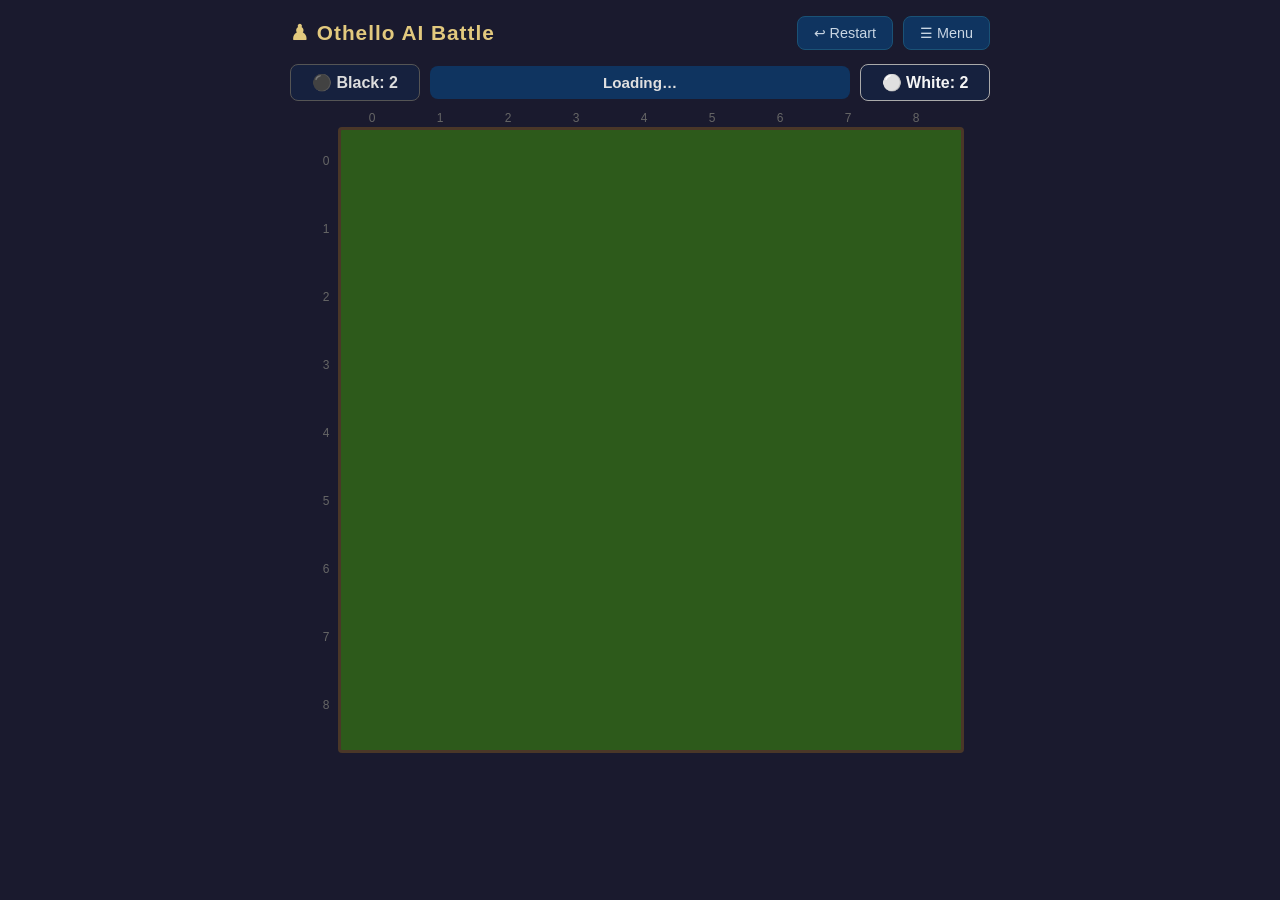
==== ui/templates/index.html @ 0b3aad36 "Added Game UI" ====
<!DOCTYPE html>
<html lang="en">
<head>
  <meta charset="UTF-8" />
  <meta name="viewport" content="width=device-width, initial-scale=1.0" />
  <title>Othello AI Battle – Game</title>
  <link rel="stylesheet" href="/static/style.css" />
</head>
<body class="game-body">

  <!-- ── TOP BAR ── -->
  <div class="top-bar">
    <h1 class="game-title-small">♟ Othello AI Battle</h1>
    <div class="top-actions">
      <button class="nav-btn" onclick="restartGame()">↩ Restart</button>
      <button class="nav-btn" onclick="window.location.href='/'">☰ Menu</button>
    </div>
  </div>

  <!-- ── STATUS PANEL ── -->
  <div class="status-panel">
    <div class="score-box black-score">
      ⚫ Black: <span id="score-black">2</span>
    </div>
    <div class="turn-indicator" id="turn-display">Loading…</div>
    <div class="score-box white-score">
      ⚪ White: <span id="score-white">2</span>
    </div>
  </div>

  <!-- ── WINNER BANNER (hidden until game ends) ── -->
  <div id="winner-banner" class="winner-banner hidden"></div>

  <!-- ── BOARD ── -->
  <div class="board-wrapper">
    <!-- Column labels -->
    <div class="board-labels-row">
      <div class="corner-spacer"></div>
      <div class="col-label">0</div><div class="col-label">1</div>
      <div class="col-label">2</div><div class="col-label">3</div>
      <div class="col-label">4</div><div class="col-label">5</div>
      <div class="col-label">6</div><div class="col-label">7</div>
      <div class="col-label">8</div>
    </div>

    <div class="board-main-row">
      <!-- Row labels -->
      <div class="row-labels">
        <div class="row-label">0</div><div class="row-label">1</div>
        <div class="row-label">2</div><div class="row-label">3</div>
        <div class="row-label">4</div><div class="row-label">5</div>
        <div class="row-label">6</div><div class="row-label">7</div>
        <div class="row-label">8</div>
      </div>

      <!-- The 9x9 board grid -->
      <div class="board" id="board"></div>
    </div>
  </div>

  <!-- ── MODE INDICATOR ── -->
  <div class="mode-tag" id="mode-tag"></div>

  <script>
    // ──────────────────────────────────────────────
    // Constants matching Python values
    const EMPTY = 0, BLACK = 1, WHITE = 2;

    // Game state
    let config = null;
    let isHumanTurn = false;
    let gameOver = false;
    let aiLoopTimeout = null;

    // ──────────────────────────────────────────────
    // Bootstrap: load current state from server
    fetchState();

    function fetchState() {
      fetch("/api/state")
        .then(r => r.json())
        .then(state => {
          if (state.error) {
            // No game started – redirect to menu
            window.location.href = "/";
            return;
          }
          config = state.config;
          updateUI(state);
          scheduleNextAction(state);
        })
        .catch(err => console.error("fetchState error:", err));
    }

    // ──────────────────────────────────────────────
    // Decide what to do next based on game state
    function scheduleNextAction(state) {
      if (state.game_over) {
        showWinner(state.winner);
        return;
      }

      const humanColor = config ? config.human_color : null;
      const mode = config ? config.mode : "ai_vs_ai";
      const delay = config ? config.delay * 1000 : 2000;

      // Determine if the current turn belongs to a human
      const humanIsPlaying = (mode !== "ai_vs_ai");
      const currentIsHuman = humanIsPlaying && (state.current_color === humanColor);

      if (currentIsHuman) {
        // Human's turn – wait for a board click
        isHumanTurn = true;
        setTurnDisplay("Your Turn", state.current_color);
      } else {
        // AI's turn – wait `delay` ms then fire the AI move
        isHumanTurn = false;
        clearTimeout(aiLoopTimeout);
        aiLoopTimeout = setTimeout(triggerAIMove, delay);
      }
    }

    // ──────────────────────────────────────────────
    // Ask the server to compute and apply one AI move
    function triggerAIMove() {
      fetch("/api/ai_move", { method: "POST" })
        .then(r => r.json())
        .then(state => {
          config = state.config;
          updateUI(state);
          scheduleNextAction(state);
        })
        .catch(err => console.error("AI move error:", err));
    }

    // ──────────────────────────────────────────────
    // Called when the human clicks a cell
    function humanClick(row, col) {
      if (!isHumanTurn || gameOver) return;

      fetch("/api/human_move", {
        method: "POST",
        headers: { "Content-Type": "application/json" },
        body: JSON.stringify({ row, col }),
      })
      .then(r => r.json())
      .then(state => {
        if (state.error) {
          // Invalid move – flash the cell
          flashInvalidCell(row, col);
          return;
        }
        config = state.config;
        isHumanTurn = false;
        updateUI(state);
        scheduleNextAction(state);
      })
      .catch(err => console.error("Human move error:", err));
    }

    // ──────────────────────────────────────────────
    // Render the board and scores from server state
    function updateUI(state) {
      gameOver = state.game_over;
      renderBoard(state.board, state.valid_moves, state.current_color, state.last_move, state.last_move_color);
      document.getElementById("score-black").textContent = state.scores.black;
      document.getElementById("score-white").textContent = state.scores.white;

      const mode = config ? config.mode : "ai_vs_ai";
      const humanColor = config ? config.human_color : null;
      const currentIsHuman = (mode !== "ai_vs_ai") && (state.current_color === humanColor);

      if (!state.game_over) {
        if (currentIsHuman) {
          setTurnDisplay("Your Turn ▼", state.current_color);
        } else {
          const label = state.current_color === BLACK ? "Black (AI2)" : "White (AI1)";
          setTurnDisplay(label + " thinking…", state.current_color);
        }
      }

      // Mode tag
      const modeNames = {
        ai_vs_ai: "AI1 vs AI2",
        human_vs_ai1: "Human vs AI1",
        human_vs_ai2: "Human vs AI2",
      };
      const el = document.getElementById("mode-tag");
      if (el && config) el.textContent = "Mode: " + (modeNames[config.mode] || config.mode);
    }

    function renderBoard(grid, validMoves, currentColor, lastMove, lastMoveColor) {
      const board = document.getElementById("board");
      board.innerHTML = "";

      const validSet = new Set(validMoves.map(([r, c]) => r + "," + c));
      const humanColor = config ? config.human_color : null;
      const mode = config ? config.mode : "ai_vs_ai";
      const currentIsHuman = (mode !== "ai_vs_ai") && (currentColor === humanColor);
      const lastKey = lastMove ? lastMove[0] + "," + lastMove[1] : null;

      for (let r = 0; r < 9; r++) {
        for (let c = 0; c < 9; c++) {
          const cell = document.createElement("div");
          cell.className = "cell";

          const piece = grid[r][c];
          if (piece === BLACK) {
            cell.innerHTML = '<div class="piece black-piece"></div>';
          } else if (piece === WHITE) {
            cell.innerHTML = '<div class="piece white-piece"></div>';
          }

          // Highlight valid moves only when it's the human's turn
          if (currentIsHuman && validSet.has(r + "," + c) && !gameOver) {
            cell.classList.add("valid-move");
            cell.onclick = () => humanClick(r, c);
          }

          // Mark the last move with a glowing dot indicator
          if (lastKey && r + "," + c === lastKey) {
            cell.classList.add("last-move");
            // Tooltip showing who played there
            const who = lastMoveColor === BLACK ? "Black" : "White";
            cell.title = who + " played here";
          }

          board.appendChild(cell);
        }
      }
    }

    function setTurnDisplay(text, color) {
      const el = document.getElementById("turn-display");
      el.textContent = text;
      el.className = "turn-indicator " + (color === BLACK ? "turn-black" : "turn-white");
    }

    function showWinner(winnerColor) {
      const banner = document.getElementById("winner-banner");
      const name = winnerColor === BLACK ? "⚫ Black" : "⚪ White";
      banner.textContent = "🏆 " + name + " Wins!";
      banner.className = "winner-banner " + (winnerColor === BLACK ? "win-black" : "win-white");
      banner.classList.remove("hidden");
      setTurnDisplay("Game Over", winnerColor);
    }

    function flashInvalidCell(row, col) {
      // Briefly flash red to signal invalid click
      const cells = document.querySelectorAll(".cell");
      const idx = row * 9 + col;
      if (cells[idx]) {
        cells[idx].classList.add("invalid-flash");
        setTimeout(() => cells[idx].classList.remove("invalid-flash"), 500);
      }
    }

    // ──────────────────────────────────────────────
    // Restart with same settings
    function restartGame() {
      clearTimeout(aiLoopTimeout);
      isHumanTurn = false;
      gameOver = false;
      document.getElementById("winner-banner").classList.add("hidden");

      fetch("/api/restart", { method: "POST" })
        .then(r => r.json())
        .then(state => {
          config = state.config;
          updateUI(state);
          scheduleNextAction(state);
        })
        .catch(err => console.error("Restart error:", err));
    }
  </script>
</body>
</html>
---- static/style.css ----
/*
   Classic board game aesthetic — dark wood tones, clean UI.
*/

/* ── Reset & Base ── */
*, *::before, *::after { box-sizing: border-box; margin: 0; padding: 0; }

body {
  font-family: 'Segoe UI', Tahoma, Geneva, Verdana, sans-serif;
  background: #1a1a2e;
  color: #e0e0e0;
  min-height: 100vh;
}

/* ══════════════════════════════════════════
   MENU PAGE
══════════════════════════════════════════ */
.menu-body {
  display: flex;
  align-items: center;
  justify-content: center;
}

.menu-container {
  background: #16213e;
  border: 2px solid #0f3460;
  border-radius: 16px;
  padding: 48px 56px;
  width: 460px;
  box-shadow: 0 8px 40px rgba(0,0,0,0.6);
  text-align: center;
}

.game-title {
  font-size: 2.2rem;
  color: #e2c97e;
  letter-spacing: 2px;
  margin-bottom: 6px;
}

.game-subtitle {
  color: #888;
  font-size: 0.95rem;
  margin-bottom: 36px;
}

.section-label {
  text-transform: uppercase;
  letter-spacing: 1.5px;
  font-size: 0.75rem;
  color: #888;
  margin: 24px 0 10px;
}

/* Mode buttons */
.mode-buttons {
  display: flex;
  flex-direction: column;
  gap: 10px;
}

.mode-btn {
  background: #0f3460;
  border: 2px solid #1a5276;
  color: #c9d6e3;
  padding: 14px 20px;
  border-radius: 10px;
  font-size: 1rem;
  cursor: pointer;
  transition: background 0.2s, border-color 0.2s, color 0.2s, transform 0.1s;
}

.mode-btn:hover {
  background: #1a5276;
  color: #fff;
}

.mode-btn.active {
  background: #e2c97e;
  border-color: #e2c97e;
  color: #1a1a2e;
  font-weight: bold;
  transform: scale(1.02);
}

/* Color picker */
.color-picker { margin-top: 8px; }
.color-picker.hidden { display: none; }

.color-buttons {
  display: flex;
  gap: 10px;
  justify-content: center;
}

.color-btn {
  flex: 1;
  padding: 12px;
  border-radius: 10px;
  border: 2px solid #333;
  background: #111;
  color: #ccc;
  cursor: pointer;
  font-size: 0.95rem;
  transition: border-color 0.2s, background 0.2s;
}

.color-btn.selected {
  border-color: #e2c97e;
  background: #2a2200;
  color: #e2c97e;
  font-weight: bold;
}

/* Speed control */
.speed-control {
  display: flex;
  align-items: center;
  gap: 10px;
  margin-top: 8px;
}

.speed-label { font-size: 0.8rem; color: #888; white-space: nowrap; }

#speed-slider {
  flex: 1;
  accent-color: #e2c97e;
  cursor: pointer;
}

.speed-display {
  font-size: 0.85rem;
  color: #aaa;
  margin-top: 6px;
}

/* Start button */
.start-btn {
  margin-top: 32px;
  width: 100%;
  padding: 16px;
  background: #e2c97e;
  color: #1a1a2e;
  border: none;
  border-radius: 12px;
  font-size: 1.15rem;
  font-weight: bold;
  cursor: pointer;
  letter-spacing: 1px;
  transition: background 0.2s, transform 0.1s;
}

.start-btn:hover:not(:disabled) {
  background: #f0d98a;
  transform: scale(1.02);
}

.start-btn:disabled {
  background: #444;
  color: #888;
  cursor: not-allowed;
}

/* ══════════════════════════════════════════
   GAME PAGE
══════════════════════════════════════════ */
.game-body {
  display: flex;
  flex-direction: column;
  align-items: center;
  padding: 16px;
}

/* Top bar */
.top-bar {
  width: 100%;
  max-width: 700px;
  display: flex;
  align-items: center;
  justify-content: space-between;
  margin-bottom: 14px;
}

.game-title-small {
  font-size: 1.3rem;
  color: #e2c97e;
  letter-spacing: 1px;
}

.top-actions { display: flex; gap: 10px; }

.nav-btn {
  background: #0f3460;
  border: 1px solid #1a5276;
  color: #c9d6e3;
  padding: 8px 16px;
  border-radius: 8px;
  cursor: pointer;
  font-size: 0.9rem;
  transition: background 0.2s;
}

.nav-btn:hover { background: #1a5276; color: #fff; }

/* Status panel */
.status-panel {
  display: flex;
  align-items: center;
  justify-content: space-between;
  width: 100%;
  max-width: 700px;
  margin-bottom: 10px;
  gap: 10px;
}

.score-box {
  background: #16213e;
  border: 1px solid #0f3460;
  padding: 8px 20px;
  border-radius: 8px;
  font-size: 1rem;
  font-weight: bold;
  min-width: 130px;
  text-align: center;
}

.black-score { border-color: #555; color: #ddd; }
.white-score { border-color: #aaa; color: #f5f5f5; }

.turn-indicator {
  flex: 1;
  text-align: center;
  padding: 8px 12px;
  border-radius: 8px;
  font-size: 0.95rem;
  font-weight: bold;
  background: #0f3460;
  transition: background 0.3s;
}

.turn-black { background: #222; color: #fff; border: 1px solid #555; }
.turn-white { background: #e8e8e8; color: #000; border: 1px solid #aaa; }

/* Winner banner */
.winner-banner {
  font-size: 1.5rem;
  font-weight: bold;
  padding: 12px 32px;
  border-radius: 12px;
  margin-bottom: 12px;
  letter-spacing: 1px;
}

.winner-banner.hidden { display: none; }
.win-black { background: #222; color: #e2c97e; border: 2px solid #e2c97e; }
.win-white { background: #f5f5e0; color: #1a1a1a; border: 2px solid #888; }

/* Board wrapper + labels */
.board-wrapper { display: flex; flex-direction: column; align-items: flex-start; }

.board-labels-row {
  display: flex;
  margin-left: 0;
  margin-bottom: 2px;
}

.corner-spacer { width: 22px; }

.col-label {
  width: 68px;
  text-align: center;
  font-size: 0.75rem;
  color: #666;
}

.board-main-row { display: flex; }

.row-labels {
  display: flex;
  flex-direction: column;
  margin-right: 2px;
}

.row-label {
  height: 68px;
  width: 20px;
  display: flex;
  align-items: center;
  justify-content: center;
  font-size: 0.75rem;
  color: #666;
}

/* The board grid */
.board {
  display: grid;
  grid-template-columns: repeat(9, 68px);
  grid-template-rows: repeat(9, 68px);
  border: 3px solid #4a3728;
  border-radius: 4px;
  background: #2d5a1b;
  gap: 1px;
}

/* Individual cells */
.cell {
  width: 68px;
  height: 68px;
  background: #2d6e1f;
  display: flex;
  align-items: center;
  justify-content: center;
  border: 1px solid #256017;
  position: relative;
  transition: background 0.15s;
}

.cell:hover { background: #347a22; }

/* Valid move highlight */
.cell.valid-move {
  background: #4da82e;
  cursor: pointer;
}

.cell.valid-move::after {
  content: '';
  position: absolute;
  width: 16px;
  height: 16px;
  border-radius: 50%;
  background: rgba(255,255,255,0.25);
}

.cell.valid-move:hover {
  background: #5dc436;
}

/* Invalid click flash */
.cell.invalid-flash {
  background: #8b0000 !important;
}

/* Last move indicator — small dot in the corner of the cell */
.cell.last-move::before {
  content: '';
  position: absolute;
  top: 5px;
  right: 5px;
  width: 10px;
  height: 10px;
  border-radius: 50%;
  background: #e2c97e;
  box-shadow: 0 0 6px 2px rgba(226,201,126,0.7);
  z-index: 2;
  animation: pulse 1s ease-in-out infinite alternate;
}

@keyframes pulse {
  from { opacity: 1; transform: scale(1); }
  to   { opacity: 0.5; transform: scale(0.8); }
}

/* Pieces */
.piece {
  width: 54px;
  height: 54px;
  border-radius: 50%;
  box-shadow: 2px 2px 6px rgba(0,0,0,0.5);
  transition: transform 0.2s;
}

.piece:hover { transform: scale(1.05); }

.black-piece {
  background: radial-gradient(circle at 35% 35%, #777, #111);
  border: 2px solid #444;
}

.white-piece {
  background: radial-gradient(circle at 35% 35%, #fff, #ccc);
  border: 2px solid #aaa;
}

/* Mode tag */
.mode-tag {
  margin-top: 14px;
  font-size: 0.8rem;
  color: #666;
  letter-spacing: 1px;
  text-transform: uppercase;
}

/* ── Responsive: shrink board on small screens ── */
@media (max-width: 540px) {
  .board {
    grid-template-columns: repeat(9, 38px);
    grid-template-rows: repeat(9, 38px);
  }
  .cell { width: 38px; height: 38px; }
  .piece { width: 30px; height: 30px; }
  .col-label { width: 38px; }
  .row-label { height: 38px; }
}
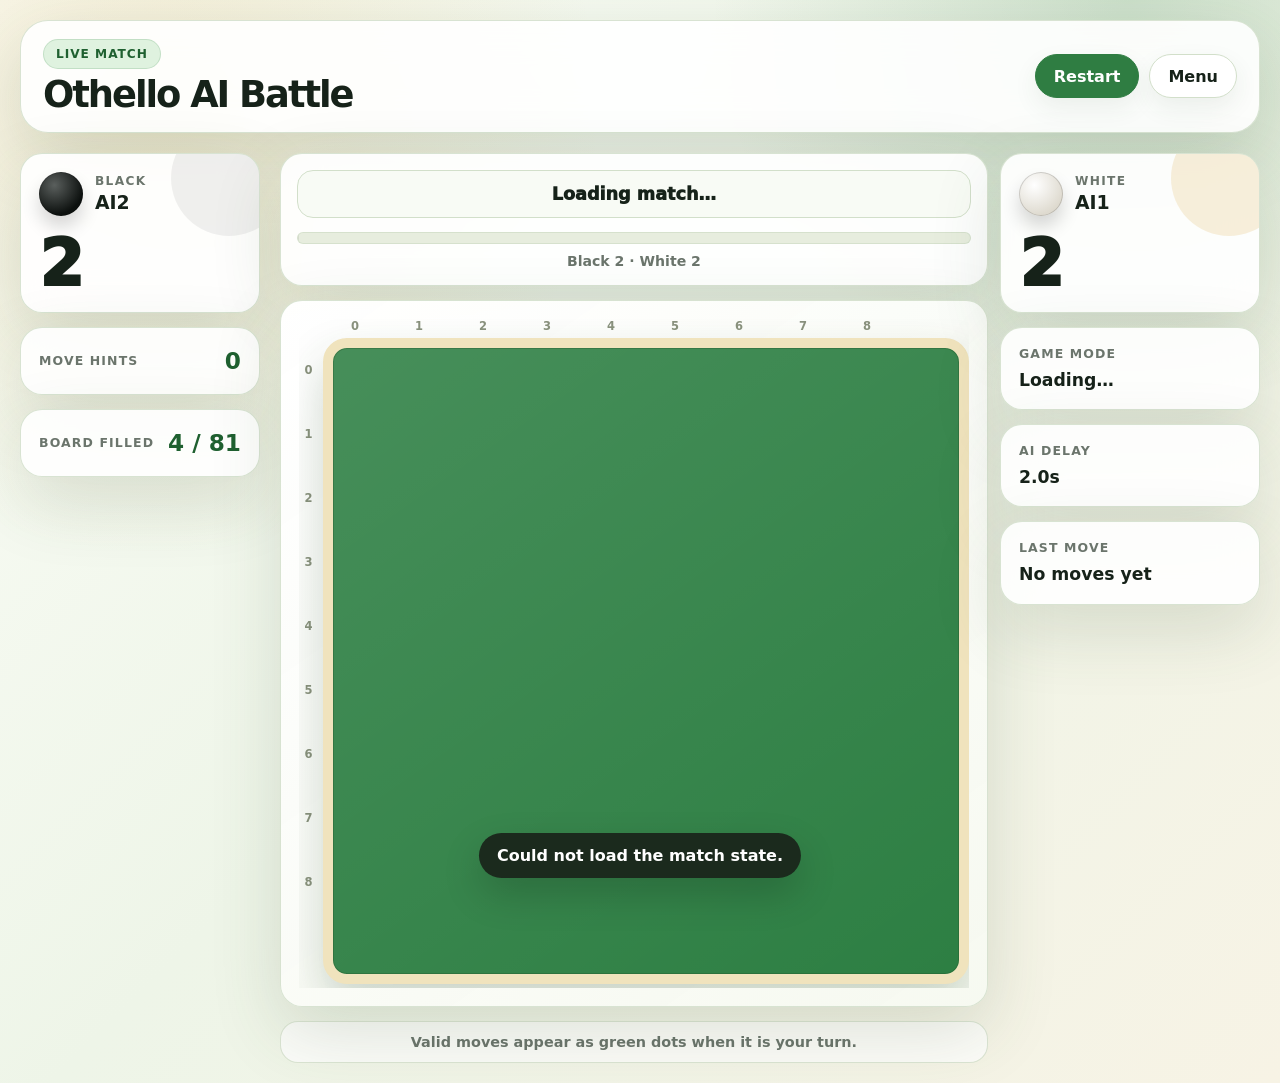
==== commit 3d119654: "Refactor UI for Othello AI Battle: Enhance game layout, improve accessibility, and update match setu" ====
--- a/ui/templates/index.html
+++ b/ui/templates/index.html
@@ -7,62 +7,112 @@
   <link rel="stylesheet" href="/static/style.css" />
 </head>
 <body class="game-body">
-
-  <!-- ── TOP BAR ── -->
-  <div class="top-bar">
-    <h1 class="game-title-small">♟ Othello AI Battle</h1>
-    <div class="top-actions">
-      <button class="nav-btn" onclick="restartGame()">↩ Restart</button>
-      <button class="nav-btn" onclick="window.location.href='/'">☰ Menu</button>
-    </div>
-  </div>
-
-  <!-- ── STATUS PANEL ── -->
-  <div class="status-panel">
-    <div class="score-box black-score">
-      ⚫ Black: <span id="score-black">2</span>
-    </div>
-    <div class="turn-indicator" id="turn-display">Loading…</div>
-    <div class="score-box white-score">
-      ⚪ White: <span id="score-white">2</span>
-    </div>
-  </div>
-
-  <!-- ── WINNER BANNER (hidden until game ends) ── -->
-  <div id="winner-banner" class="winner-banner hidden"></div>
-
-  <!-- ── BOARD ── -->
-  <div class="board-wrapper">
-    <!-- Column labels -->
-    <div class="board-labels-row">
-      <div class="corner-spacer"></div>
-      <div class="col-label">0</div><div class="col-label">1</div>
-      <div class="col-label">2</div><div class="col-label">3</div>
-      <div class="col-label">4</div><div class="col-label">5</div>
-      <div class="col-label">6</div><div class="col-label">7</div>
-      <div class="col-label">8</div>
-    </div>
-
-    <div class="board-main-row">
-      <!-- Row labels -->
-      <div class="row-labels">
-        <div class="row-label">0</div><div class="row-label">1</div>
-        <div class="row-label">2</div><div class="row-label">3</div>
-        <div class="row-label">4</div><div class="row-label">5</div>
-        <div class="row-label">6</div><div class="row-label">7</div>
-        <div class="row-label">8</div>
+  <main class="game-shell">
+    <header class="top-bar">
+      <div>
+        <p class="eyebrow">Live Match</p>
+        <h1 class="game-title-small">Othello AI Battle</h1>
       </div>
-
-      <!-- The 9x9 board grid -->
-      <div class="board" id="board"></div>
-    </div>
-  </div>
-
-  <!-- ── MODE INDICATOR ── -->
-  <div class="mode-tag" id="mode-tag"></div>
+      <div class="top-actions">
+        <button class="nav-btn primary-action" onclick="restartGame()">Restart</button>
+        <button class="nav-btn" onclick="window.location.href='/'">Menu</button>
+      </div>
+    </header>
+
+    <section class="game-layout" aria-label="Othello game area">
+      <aside class="player-panel" aria-label="Black player information">
+        <div class="player-card black-card" id="black-card">
+          <div class="player-meta">
+            <span class="player-disc black-disc"></span>
+            <div>
+              <span class="player-label">Black</span>
+              <strong id="black-player-name">AI2</strong>
+            </div>
+          </div>
+          <div class="score-number" id="score-black">2</div>
+        </div>
+
+        <div class="info-card compact-card">
+          <span>Move hints</span>
+          <strong id="valid-count">0</strong>
+        </div>
+        <div class="info-card compact-card">
+          <span>Board filled</span>
+          <strong id="filled-count">4 / 81</strong>
+        </div>
+      </aside>
+
+      <section class="board-stage">
+        <div id="winner-banner" class="winner-banner hidden"></div>
+
+        <div class="match-status-card">
+          <div class="turn-indicator" id="turn-display">Loading match…</div>
+          <div class="score-track" aria-hidden="true">
+            <div class="score-fill black-fill" id="black-fill"></div>
+            <div class="score-fill white-fill" id="white-fill"></div>
+          </div>
+          <p class="score-summary" id="score-summary">Black 2 · White 2</p>
+        </div>
+
+        <div class="board-card">
+          <div class="board-wrapper">
+            <div class="board-labels-row" aria-hidden="true">
+              <div class="corner-spacer"></div>
+              <div class="col-label">0</div><div class="col-label">1</div>
+              <div class="col-label">2</div><div class="col-label">3</div>
+              <div class="col-label">4</div><div class="col-label">5</div>
+              <div class="col-label">6</div><div class="col-label">7</div>
+              <div class="col-label">8</div>
+            </div>
+
+            <div class="board-main-row">
+              <div class="row-labels" aria-hidden="true">
+                <div class="row-label">0</div><div class="row-label">1</div>
+                <div class="row-label">2</div><div class="row-label">3</div>
+                <div class="row-label">4</div><div class="row-label">5</div>
+                <div class="row-label">6</div><div class="row-label">7</div>
+                <div class="row-label">8</div>
+              </div>
+
+              <div class="board" id="board" role="grid" aria-label="9 by 9 Othello board"></div>
+            </div>
+          </div>
+        </div>
+
+        <div class="board-help" id="board-help">Valid moves appear as green dots when it is your turn.</div>
+      </section>
+
+      <aside class="match-panel" aria-label="White player and match details">
+        <div class="player-card white-card" id="white-card">
+          <div class="player-meta">
+            <span class="player-disc white-disc"></span>
+            <div>
+              <span class="player-label">White</span>
+              <strong id="white-player-name">AI1</strong>
+            </div>
+          </div>
+          <div class="score-number" id="score-white">2</div>
+        </div>
+
+        <div class="info-card">
+          <span>Game Mode</span>
+          <strong id="mode-tag">Loading…</strong>
+        </div>
+        <div class="info-card">
+          <span>AI Delay</span>
+          <strong id="delay-tag">2.0s</strong>
+        </div>
+        <div class="info-card last-move-card">
+          <span>Last Move</span>
+          <strong id="last-move-text">No moves yet</strong>
+        </div>
+      </aside>
+    </section>
+  </main>
+
+  <div class="toast" id="toast" role="status" aria-live="polite"></div>
 
   <script>
-    // ──────────────────────────────────────────────
     // Constants matching Python values
     const EMPTY = 0, BLACK = 1, WHITE = 2;
 
@@ -71,9 +121,9 @@
     let isHumanTurn = false;
     let gameOver = false;
     let aiLoopTimeout = null;
-
-    // ──────────────────────────────────────────────
-    // Bootstrap: load current state from server
+    let boardCells = [];
+    let previousGrid = null;
+
     fetchState();
 
     function fetchState() {
@@ -81,7 +131,6 @@
         .then(r => r.json())
         .then(state => {
           if (state.error) {
-            // No game started – redirect to menu
             window.location.href = "/";
             return;
           }
@@ -89,12 +138,15 @@
           updateUI(state);
           scheduleNextAction(state);
         })
-        .catch(err => console.error("fetchState error:", err));
-    }
-
-    // ──────────────────────────────────────────────
-    // Decide what to do next based on game state
+        .catch(err => {
+          console.error("fetchState error:", err);
+          showToast("Could not load the match state.");
+        });
+    }
+
     function scheduleNextAction(state) {
+      clearTimeout(aiLoopTimeout);
+
       if (state.game_over) {
         showWinner(state.winner);
         return;
@@ -103,25 +155,22 @@
       const humanColor = config ? config.human_color : null;
       const mode = config ? config.mode : "ai_vs_ai";
       const delay = config ? config.delay * 1000 : 2000;
-
-      // Determine if the current turn belongs to a human
       const humanIsPlaying = (mode !== "ai_vs_ai");
       const currentIsHuman = humanIsPlaying && (state.current_color === humanColor);
 
       if (currentIsHuman) {
-        // Human's turn – wait for a board click
         isHumanTurn = true;
-        setTurnDisplay("Your Turn", state.current_color);
+        setTurnDisplay("Your turn — choose a highlighted cell", state.current_color, "human");
+        document.getElementById("board-help").textContent = "Click any highlighted cell to place your disc.";
       } else {
-        // AI's turn – wait `delay` ms then fire the AI move
         isHumanTurn = false;
-        clearTimeout(aiLoopTimeout);
+        const who = getPlayerLabel(state.current_color);
+        setTurnDisplay(who + " is thinking…", state.current_color, "thinking");
+        document.getElementById("board-help").textContent = "The next AI move will appear automatically.";
         aiLoopTimeout = setTimeout(triggerAIMove, delay);
       }
     }
 
-    // ──────────────────────────────────────────────
-    // Ask the server to compute and apply one AI move
     function triggerAIMove() {
       fetch("/api/ai_move", { method: "POST" })
         .then(r => r.json())
@@ -130,11 +179,12 @@
           updateUI(state);
           scheduleNextAction(state);
         })
-        .catch(err => console.error("AI move error:", err));
-    }
-
-    // ──────────────────────────────────────────────
-    // Called when the human clicks a cell
+        .catch(err => {
+          console.error("AI move error:", err);
+          showToast("AI move failed. Try restarting the match.");
+        });
+    }
+
     function humanClick(row, col) {
       if (!isHumanTurn || gameOver) return;
 
@@ -146,8 +196,8 @@
       .then(r => r.json())
       .then(state => {
         if (state.error) {
-          // Invalid move – flash the cell
           flashInvalidCell(row, col);
+          showToast("Invalid move. Choose a highlighted cell.");
           return;
         }
         config = state.config;
@@ -155,16 +205,17 @@
         updateUI(state);
         scheduleNextAction(state);
       })
-      .catch(err => console.error("Human move error:", err));
-    }
-
-    // ──────────────────────────────────────────────
-    // Render the board and scores from server state
+      .catch(err => {
+        console.error("Human move error:", err);
+        showToast("Could not submit your move.");
+      });
+    }
+
     function updateUI(state) {
       gameOver = state.game_over;
       renderBoard(state.board, state.valid_moves, state.current_color, state.last_move, state.last_move_color);
-      document.getElementById("score-black").textContent = state.scores.black;
-      document.getElementById("score-white").textContent = state.scores.white;
+      updateScores(state);
+      updateMatchMeta(state);
 
       const mode = config ? config.mode : "ai_vs_ai";
       const humanColor = config ? config.human_color : null;
@@ -172,105 +223,258 @@
 
       if (!state.game_over) {
         if (currentIsHuman) {
-          setTurnDisplay("Your Turn ▼", state.current_color);
+          setTurnDisplay("Your turn — choose a highlighted cell", state.current_color, "human");
         } else {
-          const label = state.current_color === BLACK ? "Black (AI2)" : "White (AI1)";
-          setTurnDisplay(label + " thinking…", state.current_color);
+          setTurnDisplay(getPlayerLabel(state.current_color) + " is thinking…", state.current_color, "thinking");
         }
       }
-
-      // Mode tag
+    }
+
+    function ensureBoardInitialized() {
+      const board = document.getElementById("board");
+      if (board.dataset.ready === "true") return;
+
+      board.innerHTML = "";
+      boardCells = [];
+
+      for (let r = 0; r < 9; r++) {
+        for (let c = 0; c < 9; c++) {
+          const cell = document.createElement("button");
+          cell.type = "button";
+          cell.className = "cell";
+          cell.setAttribute("role", "gridcell");
+          cell.dataset.row = r;
+          cell.dataset.col = c;
+          cell.setAttribute("aria-label", "Row " + r + ", column " + c);
+          board.appendChild(cell);
+          boardCells.push(cell);
+        }
+      }
+
+      board.dataset.ready = "true";
+    }
+
+    function cloneGrid(grid) {
+      return grid.map(row => row.slice());
+    }
+
+    function getCell(row, col) {
+      return boardCells[row * 9 + col];
+    }
+
+    function setStaticPieceAppearance(pieceEl, pieceValue) {
+      pieceEl.classList.remove("black-piece", "white-piece", "place-pop", "flip-black-to-white", "flip-white-to-black");
+      pieceEl.style.animationDelay = "0ms";
+      if (pieceValue === BLACK) pieceEl.classList.add("black-piece");
+      if (pieceValue === WHITE) pieceEl.classList.add("white-piece");
+    }
+
+    function ensurePieceElement(cell) {
+      let pieceEl = cell.querySelector(".piece");
+      if (!pieceEl) {
+        pieceEl = document.createElement("span");
+        pieceEl.className = "piece";
+        pieceEl.setAttribute("aria-hidden", "true");
+        cell.appendChild(pieceEl);
+      }
+      return pieceEl;
+    }
+
+    function removePieceElement(cell) {
+      const pieceEl = cell.querySelector(".piece");
+      if (pieceEl) pieceEl.remove();
+    }
+
+    function animatePlacedPiece(cell, pieceValue, delayMs = 0) {
+      const pieceEl = ensurePieceElement(cell);
+      setStaticPieceAppearance(pieceEl, pieceValue);
+      void pieceEl.offsetWidth;
+      pieceEl.style.animationDelay = delayMs + "ms";
+      pieceEl.classList.add("place-pop");
+    }
+
+    function animateFlippedPiece(cell, oldValue, newValue, delayMs = 0) {
+      const pieceEl = ensurePieceElement(cell);
+      setStaticPieceAppearance(pieceEl, newValue);
+      void pieceEl.offsetWidth;
+      pieceEl.style.animationDelay = delayMs + "ms";
+      pieceEl.classList.add(oldValue === BLACK ? "flip-black-to-white" : "flip-white-to-black");
+    }
+
+    function renderBoard(grid, validMoves, currentColor, lastMove, lastMoveColor) {
+      ensureBoardInitialized();
+
+      const validSet = new Set(validMoves.map(([r, c]) => r + "," + c));
+      const humanColor = config ? config.human_color : null;
+      const mode = config ? config.mode : "ai_vs_ai";
+      const currentIsHuman = (mode !== "ai_vs_ai") && (currentColor === humanColor);
+      const lastKey = lastMove ? lastMove[0] + "," + lastMove[1] : null;
+      const isInitialPaint = !previousGrid;
+      let flipIndex = 0;
+      let placeIndex = 0;
+
+      for (let r = 0; r < 9; r++) {
+        for (let c = 0; c < 9; c++) {
+          const cell = getCell(r, c);
+          const key = r + "," + c;
+          const newPiece = grid[r][c];
+          const oldPiece = previousGrid ? previousGrid[r][c] : EMPTY;
+
+          cell.classList.remove("valid-move", "last-move", "invalid-flash");
+          cell.onclick = null;
+          cell.title = "";
+          cell.tabIndex = -1;
+          cell.setAttribute("aria-label", "Row " + r + ", column " + c);
+
+          if (newPiece === EMPTY) {
+            removePieceElement(cell);
+          } else if (isInitialPaint || oldPiece === newPiece) {
+            const pieceEl = ensurePieceElement(cell);
+            setStaticPieceAppearance(pieceEl, newPiece);
+          } else if (oldPiece === EMPTY) {
+            animatePlacedPiece(cell, newPiece, placeIndex * 35);
+            placeIndex += 1;
+          } else {
+            animateFlippedPiece(cell, oldPiece, newPiece, flipIndex * 55);
+            flipIndex += 1;
+          }
+
+          if (currentIsHuman && validSet.has(key) && !gameOver) {
+            cell.classList.add("valid-move");
+            cell.setAttribute("aria-label", "Valid move at row " + r + ", column " + c);
+            cell.onclick = () => humanClick(r, c);
+            cell.tabIndex = 0;
+          }
+
+          if (lastKey && key === lastKey) {
+            cell.classList.add("last-move");
+            const who = lastMoveColor === BLACK ? "Black" : "White";
+            cell.title = who + " played here";
+          }
+        }
+      }
+
+      previousGrid = cloneGrid(grid);
+    }
+
+    function updateScores(state) {
+      const black = state.scores.black;
+      const white = state.scores.white;
+      const total = Math.max(black + white, 1);
+      const blackPercent = (black / total) * 100;
+      const whitePercent = (white / total) * 100;
+
+      document.getElementById("score-black").textContent = black;
+      document.getElementById("score-white").textContent = white;
+      document.getElementById("score-summary").textContent = "Black " + black + " · White " + white;
+      document.getElementById("black-fill").style.width = blackPercent + "%";
+      document.getElementById("white-fill").style.width = whitePercent + "%";
+      document.getElementById("filled-count").textContent = (black + white) + " / 81";
+      document.getElementById("valid-count").textContent = state.valid_moves.length;
+
+      document.getElementById("black-card").classList.toggle("leading", black > white);
+      document.getElementById("white-card").classList.toggle("leading", white > black);
+    }
+
+    function updateMatchMeta(state) {
       const modeNames = {
         ai_vs_ai: "AI1 vs AI2",
         human_vs_ai1: "Human vs AI1",
         human_vs_ai2: "Human vs AI2",
       };
-      const el = document.getElementById("mode-tag");
-      if (el && config) el.textContent = "Mode: " + (modeNames[config.mode] || config.mode);
-    }
-
-    function renderBoard(grid, validMoves, currentColor, lastMove, lastMoveColor) {
-      const board = document.getElementById("board");
-      board.innerHTML = "";
-
-      const validSet = new Set(validMoves.map(([r, c]) => r + "," + c));
+      const mode = config ? config.mode : "ai_vs_ai";
+      const delay = config ? Number(config.delay).toFixed(1) : "2.0";
       const humanColor = config ? config.human_color : null;
+
+      document.getElementById("mode-tag").textContent = modeNames[mode] || mode;
+      document.getElementById("delay-tag").textContent = delay + "s";
+
+      document.getElementById("black-player-name").textContent = getPlayerName(BLACK, mode, humanColor);
+      document.getElementById("white-player-name").textContent = getPlayerName(WHITE, mode, humanColor);
+
+      if (state.last_move) {
+        const who = state.last_move_color === BLACK ? "Black" : "White";
+        document.getElementById("last-move-text").textContent = who + " at (" + state.last_move[0] + ", " + state.last_move[1] + ")";
+      } else {
+        document.getElementById("last-move-text").textContent = "No moves yet";
+      }
+    }
+
+    function getPlayerName(color, mode, humanColor) {
+      if (mode !== "ai_vs_ai" && color === humanColor) return "You";
+      if (color === BLACK) return "AI2";
+      return "AI1";
+    }
+
+    function getPlayerLabel(color) {
       const mode = config ? config.mode : "ai_vs_ai";
-      const currentIsHuman = (mode !== "ai_vs_ai") && (currentColor === humanColor);
-      const lastKey = lastMove ? lastMove[0] + "," + lastMove[1] : null;
-
-      for (let r = 0; r < 9; r++) {
-        for (let c = 0; c < 9; c++) {
-          const cell = document.createElement("div");
-          cell.className = "cell";
-
-          const piece = grid[r][c];
-          if (piece === BLACK) {
-            cell.innerHTML = '<div class="piece black-piece"></div>';
-          } else if (piece === WHITE) {
-            cell.innerHTML = '<div class="piece white-piece"></div>';
-          }
-
-          // Highlight valid moves only when it's the human's turn
-          if (currentIsHuman && validSet.has(r + "," + c) && !gameOver) {
-            cell.classList.add("valid-move");
-            cell.onclick = () => humanClick(r, c);
-          }
-
-          // Mark the last move with a glowing dot indicator
-          if (lastKey && r + "," + c === lastKey) {
-            cell.classList.add("last-move");
-            // Tooltip showing who played there
-            const who = lastMoveColor === BLACK ? "Black" : "White";
-            cell.title = who + " played here";
-          }
-
-          board.appendChild(cell);
-        }
-      }
-    }
-
-    function setTurnDisplay(text, color) {
+      const humanColor = config ? config.human_color : null;
+      return (color === BLACK ? "Black" : "White") + " (" + getPlayerName(color, mode, humanColor) + ")";
+    }
+
+    function setTurnDisplay(text, color, stateClass = "") {
       const el = document.getElementById("turn-display");
       el.textContent = text;
-      el.className = "turn-indicator " + (color === BLACK ? "turn-black" : "turn-white");
+      el.className = "turn-indicator " + (color === BLACK ? "turn-black" : "turn-white") + " " + stateClass;
+      document.getElementById("black-card").classList.toggle("active-player", color === BLACK && !gameOver);
+      document.getElementById("white-card").classList.toggle("active-player", color === WHITE && !gameOver);
     }
 
     function showWinner(winnerColor) {
       const banner = document.getElementById("winner-banner");
-      const name = winnerColor === BLACK ? "⚫ Black" : "⚪ White";
-      banner.textContent = "🏆 " + name + " Wins!";
-      banner.className = "winner-banner " + (winnerColor === BLACK ? "win-black" : "win-white");
+      if (!winnerColor) {
+        banner.textContent = "🤝 Draw Match";
+        banner.className = "winner-banner win-draw";
+        setTurnDisplay("Game over — draw", BLACK, "finished");
+      } else {
+        const name = winnerColor === BLACK ? "Black" : "White";
+        const player = getPlayerName(winnerColor, config ? config.mode : "ai_vs_ai", config ? config.human_color : null);
+        banner.textContent = "🏆 " + name + " wins — " + player;
+        banner.className = "winner-banner " + (winnerColor === BLACK ? "win-black" : "win-white");
+        setTurnDisplay("Game over — " + name + " wins", winnerColor, "finished");
+      }
       banner.classList.remove("hidden");
-      setTurnDisplay("Game Over", winnerColor);
+      document.getElementById("board-help").textContent = "Match complete. Restart to play again with the same setup.";
     }
 
     function flashInvalidCell(row, col) {
-      // Briefly flash red to signal invalid click
-      const cells = document.querySelectorAll(".cell");
-      const idx = row * 9 + col;
-      if (cells[idx]) {
-        cells[idx].classList.add("invalid-flash");
-        setTimeout(() => cells[idx].classList.remove("invalid-flash"), 500);
-      }
-    }
-
-    // ──────────────────────────────────────────────
-    // Restart with same settings
+      const cell = getCell(row, col);
+      if (cell) {
+        cell.classList.add("invalid-flash");
+        setTimeout(() => cell.classList.remove("invalid-flash"), 500);
+      }
+    }
+
+    function showToast(message) {
+      const toast = document.getElementById("toast");
+      toast.textContent = message;
+      toast.classList.add("show");
+      setTimeout(() => toast.classList.remove("show"), 2200);
+    }
+
     function restartGame() {
       clearTimeout(aiLoopTimeout);
       isHumanTurn = false;
       gameOver = false;
+      previousGrid = null;
       document.getElementById("winner-banner").classList.add("hidden");
 
       fetch("/api/restart", { method: "POST" })
         .then(r => r.json())
         .then(state => {
+          if (state.error) {
+            window.location.href = "/";
+            return;
+          }
           config = state.config;
           updateUI(state);
           scheduleNextAction(state);
+          showToast("Match restarted.");
         })
-        .catch(err => console.error("Restart error:", err));
+        .catch(err => {
+          console.error("Restart error:", err);
+          showToast("Could not restart the match.");
+        });
     }
   </script>
 </body>
--- a/static/style.css
+++ b/static/style.css
@@ -1,276 +1,703 @@
 /*
-   Classic board game aesthetic — dark wood tones, clean UI.
+  Redesigned light UI for Othello AI Battle.
+  Backend logic and AI algorithms are untouched; this file only controls presentation.
 */
 
-/* ── Reset & Base ── */
+:root {
+  --bg: #f4f7f1;
+  --bg-soft: #edf4e8;
+  --surface: rgba(255, 255, 255, 0.9);
+  --surface-solid: #ffffff;
+  --surface-strong: #f8fbf5;
+  --ink: #162219;
+  --muted: #6b756c;
+  --subtle: #dce7d5;
+  --line: #d2dfca;
+  --green: #2f7d42;
+  --green-deep: #1f6030;
+  --green-soft: #dff2df;
+  --gold: #d7a83f;
+  --gold-soft: #fff4d8;
+  --black-disc: #101513;
+  --white-disc: #fafaf4;
+  --danger: #c24132;
+  --shadow: 0 24px 70px rgba(56, 80, 48, 0.16);
+  --shadow-soft: 0 12px 30px rgba(56, 80, 48, 0.12);
+  --radius-lg: 32px;
+  --radius-md: 22px;
+  --radius-sm: 14px;
+  --cell: clamp(36px, 6.35vw, 64px);
+  --piece: calc(var(--cell) * 0.76);
+}
+
 *, *::before, *::after { box-sizing: border-box; margin: 0; padding: 0; }
 
+html { scroll-behavior: smooth; }
+
 body {
-  font-family: 'Segoe UI', Tahoma, Geneva, Verdana, sans-serif;
-  background: #1a1a2e;
-  color: #e0e0e0;
   min-height: 100vh;
-}
+  font-family: Inter, ui-sans-serif, system-ui, -apple-system, BlinkMacSystemFont, "Segoe UI", sans-serif;
+  color: var(--ink);
+  background:
+    radial-gradient(circle at 12% 10%, rgba(215, 168, 63, 0.18), transparent 28rem),
+    radial-gradient(circle at 88% 0%, rgba(47, 125, 66, 0.18), transparent 26rem),
+    linear-gradient(135deg, #fbfdf7 0%, #eef5e8 48%, #f7f3e5 100%);
+}
+
+button, input { font: inherit; }
+button { border: 0; }
 
 /* ══════════════════════════════════════════
    MENU PAGE
 ══════════════════════════════════════════ */
 .menu-body {
+  display: grid;
+  place-items: center;
+  padding: 34px 18px;
+}
+
+.landing-shell {
+  width: min(1120px, 100%);
+  display: grid;
+  grid-template-columns: minmax(0, 1.06fr) minmax(380px, 0.94fr);
+  gap: 26px;
+  align-items: stretch;
+}
+
+.hero-panel,
+.menu-container,
+.board-card,
+.match-status-card,
+.player-card,
+.info-card,
+.top-bar {
+  border: 1px solid rgba(210, 223, 202, 0.85);
+  background: var(--surface);
+  box-shadow: var(--shadow);
+  backdrop-filter: blur(18px);
+}
+
+.hero-panel {
+  min-height: 650px;
+  border-radius: var(--radius-lg);
+  padding: clamp(28px, 4vw, 56px);
+  display: flex;
+  flex-direction: column;
+  justify-content: space-between;
+  overflow: hidden;
+  position: relative;
+}
+
+.hero-panel::before {
+  content: "";
+  position: absolute;
+  inset: 24px;
+  border-radius: 28px;
+  border: 1px solid rgba(47, 125, 66, 0.13);
+  pointer-events: none;
+}
+
+.brand-pill,
+.eyebrow {
+  display: inline-flex;
+  align-items: center;
+  width: fit-content;
+  padding: 8px 12px;
+  border-radius: 999px;
+  color: var(--green-deep);
+  background: var(--green-soft);
+  border: 1px solid rgba(47, 125, 66, 0.16);
+  font-size: 0.76rem;
+  line-height: 1;
+  font-weight: 800;
+  letter-spacing: 0.08em;
+  text-transform: uppercase;
+}
+
+.game-title {
+  margin-top: 28px;
+  max-width: 620px;
+  font-size: clamp(3rem, 6vw, 5.9rem);
+  line-height: 0.93;
+  letter-spacing: -0.08em;
+  color: #132019;
+}
+
+.game-subtitle {
+  max-width: 600px;
+  margin-top: 22px;
+  color: var(--muted);
+  font-size: clamp(1rem, 1.5vw, 1.18rem);
+  line-height: 1.7;
+}
+
+.hero-preview {
+  margin-top: 46px;
+  display: grid;
+  grid-template-columns: 210px minmax(0, 1fr);
+  gap: 24px;
+  align-items: center;
+  border-radius: 28px;
+  padding: 20px;
+  background: linear-gradient(135deg, rgba(255,255,255,0.96), rgba(237,244,232,0.8));
+  box-shadow: var(--shadow-soft);
+}
+
+.mini-board {
+  display: grid;
+  grid-template-columns: repeat(5, 1fr);
+  gap: 6px;
+  padding: 10px;
+  border-radius: 22px;
+  background: linear-gradient(145deg, #276d38, #3a9550);
+  border: 8px solid #f1e6c4;
+}
+
+.mini-board span {
+  aspect-ratio: 1;
+  border-radius: 10px;
+  background: rgba(255,255,255,0.12);
+  box-shadow: inset 0 0 0 1px rgba(255,255,255,0.18);
+}
+
+.mini-board .disc { border-radius: 50%; box-shadow: 0 8px 14px rgba(0,0,0,0.24); }
+.mini-board .dark { background: radial-gradient(circle at 35% 30%, #555, #0a0d0b 70%); }
+.mini-board .light { background: radial-gradient(circle at 35% 30%, #fff, #e2dfd3 72%); }
+.mini-board .hint { border-radius: 50%; background: rgba(255, 244, 216, 0.9); }
+
+.preview-copy strong {
+  display: block;
+  margin-bottom: 8px;
+  font-size: 1.2rem;
+}
+.preview-copy span {
+  color: var(--muted);
+  line-height: 1.6;
+}
+
+.feature-row {
+  display: grid;
+  grid-template-columns: repeat(3, 1fr);
+  gap: 12px;
+  margin-top: 32px;
+}
+
+.feature-row div {
+  border-radius: 20px;
+  padding: 18px;
+  background: rgba(255,255,255,0.72);
+  border: 1px solid rgba(210, 223, 202, 0.7);
+}
+
+.feature-row strong {
+  display: block;
+  font-size: 1.15rem;
+  margin-bottom: 5px;
+}
+
+.feature-row span {
+  display: block;
+  color: var(--muted);
+  font-size: 0.88rem;
+  line-height: 1.35;
+}
+
+.menu-container {
+  border-radius: var(--radius-lg);
+  padding: clamp(24px, 3vw, 36px);
+  align-self: stretch;
+}
+
+.panel-heading { margin-bottom: 26px; }
+.panel-heading h2 {
+  margin-top: 12px;
+  font-size: clamp(1.8rem, 2.4vw, 2.35rem);
+  line-height: 1.05;
+  letter-spacing: -0.05em;
+}
+
+.section-label {
+  color: #7b826e;
+  font-size: 0.78rem;
+  font-weight: 900;
+  letter-spacing: 0.11em;
+  text-transform: uppercase;
+  margin: 22px 0 11px;
+}
+
+.mode-buttons {
+  display: grid;
+  gap: 12px;
+}
+
+.mode-btn {
+  width: 100%;
+  min-height: 82px;
+  display: grid;
+  grid-template-columns: 46px minmax(0, 1fr) 30px;
+  align-items: center;
+  gap: 14px;
+  padding: 16px;
+  border-radius: 20px;
+  color: var(--ink);
+  background: var(--surface-solid);
+  border: 1px solid var(--line);
+  cursor: pointer;
+  text-align: left;
+  box-shadow: 0 10px 24px rgba(56, 80, 48, 0.06);
+  transition: transform 0.18s ease, box-shadow 0.18s ease, border-color 0.18s ease, background 0.18s ease;
+}
+
+.mode-btn:hover {
+  transform: translateY(-2px);
+  border-color: rgba(47, 125, 66, 0.45);
+  box-shadow: 0 16px 34px rgba(56, 80, 48, 0.12);
+}
+
+.mode-btn.active {
+  border-color: var(--green);
+  background: linear-gradient(135deg, #ffffff, #edf8ef);
+  box-shadow: 0 18px 38px rgba(47, 125, 66, 0.16);
+}
+
+.mode-icon {
+  width: 46px;
+  height: 46px;
+  display: grid;
+  place-items: center;
+  border-radius: 16px;
+  background: var(--bg-soft);
+  font-size: 1.35rem;
+}
+
+.mode-text strong { display: block; font-size: 1rem; }
+.mode-text small {
+  display: block;
+  margin-top: 5px;
+  color: var(--muted);
+  line-height: 1.35;
+}
+
+.mode-check {
+  width: 28px;
+  height: 28px;
+  display: grid;
+  place-items: center;
+  border-radius: 50%;
+  color: transparent;
+  background: #f1f5ee;
+  border: 1px solid var(--line);
+}
+
+.mode-btn.active .mode-check {
+  color: #fff;
+  background: var(--green);
+  border-color: var(--green);
+}
+
+.color-picker.hidden { display: none; }
+
+.color-buttons {
+  display: grid;
+  grid-template-columns: 1fr 1fr;
+  gap: 12px;
+}
+
+.color-btn {
+  display: flex;
+  align-items: center;
+  gap: 12px;
+  padding: 14px;
+  border-radius: 18px;
+  background: var(--surface-solid);
+  border: 1px solid var(--line);
+  cursor: pointer;
+  text-align: left;
+  transition: 0.18s ease;
+}
+
+.color-btn:hover,
+.color-btn.selected {
+  border-color: var(--green);
+  box-shadow: 0 12px 26px rgba(47, 125, 66, 0.12);
+}
+
+.color-btn small { display: block; margin-top: 2px; color: var(--muted); }
+
+.color-disc {
+  width: 34px;
+  height: 34px;
+  border-radius: 50%;
+  box-shadow: inset 0 0 0 1px rgba(0,0,0,0.15), 0 8px 14px rgba(0,0,0,0.12);
+}
+
+.black-preview { background: radial-gradient(circle at 35% 30%, #555, #0d0f0e 70%); }
+.white-preview { background: radial-gradient(circle at 35% 30%, #fff, #e7e2d5 72%); }
+
+.speed-card {
+  padding: 18px;
+  border: 1px solid var(--line);
+  border-radius: 22px;
+  background: var(--surface-solid);
+}
+
+.speed-topline {
+  display: grid;
+  grid-template-columns: 1fr auto 1fr;
+  align-items: center;
+  gap: 12px;
+  font-size: 0.82rem;
+  color: var(--muted);
+}
+.speed-topline strong {
+  color: var(--green-deep);
+  font-size: 1rem;
+  white-space: nowrap;
+}
+.speed-topline span:last-child { text-align: right; }
+
+#speed-slider {
+  width: 100%;
+  margin: 18px 0 6px;
+  accent-color: var(--green);
+  cursor: pointer;
+}
+
+.speed-presets {
+  display: grid;
+  grid-template-columns: repeat(3, 1fr);
+  gap: 8px;
+  margin-top: 12px;
+}
+
+.speed-presets button {
+  padding: 9px 8px;
+  border-radius: 12px;
+  color: var(--green-deep);
+  background: var(--green-soft);
+  border: 1px solid rgba(47, 125, 66, 0.14);
+  cursor: pointer;
+  font-weight: 800;
+  font-size: 0.82rem;
+}
+
+.start-btn {
+  width: 100%;
+  margin-top: 26px;
+  min-height: 58px;
+  display: flex;
+  align-items: center;
+  justify-content: space-between;
+  padding: 0 22px;
+  border-radius: 18px;
+  color: #fff;
+  background: linear-gradient(135deg, var(--green), var(--green-deep));
+  cursor: pointer;
+  font-size: 1rem;
+  font-weight: 900;
+  letter-spacing: 0.01em;
+  box-shadow: 0 18px 36px rgba(47, 125, 66, 0.28);
+  transition: transform 0.18s ease, box-shadow 0.18s ease, opacity 0.18s ease;
+}
+
+.start-btn:hover:not(:disabled) {
+  transform: translateY(-2px);
+  box-shadow: 0 22px 42px rgba(47, 125, 66, 0.34);
+}
+
+.start-btn:disabled {
+  opacity: 0.48;
+  cursor: not-allowed;
+  box-shadow: none;
+}
+
+.start-btn.loading { opacity: 0.78; }
+
+.setup-note {
+  margin-top: 14px;
+  color: var(--muted);
+  font-size: 0.9rem;
+  line-height: 1.5;
+  text-align: center;
+}
+
+/* ══════════════════════════════════════════
+   GAME PAGE
+══════════════════════════════════════════ */
+.game-body { padding: 20px; }
+
+.game-shell {
+  width: min(1400px, 100%);
+  margin: 0 auto;
+}
+
+.top-bar {
+  min-height: 84px;
+  border-radius: 28px;
+  padding: 18px 22px;
+  display: flex;
+  align-items: center;
+  justify-content: space-between;
+  gap: 18px;
+  margin-bottom: 20px;
+}
+
+.game-title-small {
+  margin-top: 8px;
+  font-size: clamp(1.6rem, 3vw, 2.3rem);
+  line-height: 1;
+  letter-spacing: -0.055em;
+}
+
+.top-actions { display: flex; gap: 10px; flex-wrap: wrap; }
+
+.nav-btn {
+  min-height: 44px;
+  padding: 0 18px;
+  border-radius: 999px;
+  color: var(--ink);
+  background: var(--surface-solid);
+  border: 1px solid var(--line);
+  cursor: pointer;
+  font-weight: 900;
+  box-shadow: 0 10px 24px rgba(56,80,48,0.08);
+  transition: transform 0.16s ease, background 0.16s ease, border-color 0.16s ease;
+}
+
+.nav-btn:hover { transform: translateY(-1px); border-color: rgba(47, 125, 66, 0.4); }
+.primary-action { color: #fff; background: var(--green); border-color: var(--green); }
+
+.game-layout {
+  display: grid;
+  grid-template-columns: minmax(180px, 240px) minmax(0, 1fr) minmax(190px, 260px);
+  gap: 20px;
+  align-items: start;
+}
+
+.player-panel,
+.match-panel {
+  display: grid;
+  gap: 14px;
+  position: sticky;
+  top: 16px;
+}
+
+.player-card,
+.info-card,
+.match-status-card,
+.board-card {
+  border-radius: var(--radius-md);
+}
+
+.player-card {
+  padding: 18px;
+  display: grid;
+  gap: 20px;
+  overflow: hidden;
+  position: relative;
+  background: rgba(255,255,255,0.92);
+}
+
+.player-card::after {
+  content: "";
+  position: absolute;
+  right: -28px;
+  top: -34px;
+  width: 116px;
+  height: 116px;
+  border-radius: 50%;
+  opacity: 0.06;
+  background: #000;
+}
+
+.white-card::after { background: var(--gold); opacity: 0.18; }
+
+.player-card.leading {
+  border-color: rgba(215, 168, 63, 0.82);
+  box-shadow: 0 18px 44px rgba(215, 168, 63, 0.18);
+}
+
+.player-card.active-player {
+  outline: 3px solid rgba(47, 125, 66, 0.16);
+  border-color: var(--green);
+}
+
+.player-meta {
+  display: flex;
+  align-items: center;
+  gap: 12px;
+}
+
+.player-label {
+  display: block;
+  color: var(--muted);
+  font-size: 0.76rem;
+  font-weight: 900;
+  text-transform: uppercase;
+  letter-spacing: 0.11em;
+}
+
+.player-meta strong {
+  display: block;
+  margin-top: 3px;
+  font-size: 1.18rem;
+}
+
+.player-disc {
+  width: 44px;
+  height: 44px;
+  flex: 0 0 auto;
+  border-radius: 50%;
+  box-shadow: inset 0 0 0 1px rgba(0,0,0,0.15), 0 11px 18px rgba(0,0,0,0.16);
+}
+
+.black-disc { background: radial-gradient(circle at 35% 30%, #5a5f5d, #0c100e 70%); }
+.white-disc { background: radial-gradient(circle at 35% 30%, #fff, #dedacf 72%); }
+
+.score-number {
+  font-size: clamp(2.3rem, 5vw, 4.3rem);
+  font-weight: 950;
+  line-height: 0.9;
+  letter-spacing: -0.08em;
+}
+
+.info-card {
+  padding: 18px;
+  background: var(--surface);
+  display: grid;
+  gap: 8px;
+}
+
+.info-card span {
+  color: var(--muted);
+  font-size: 0.78rem;
+  font-weight: 900;
+  letter-spacing: 0.09em;
+  text-transform: uppercase;
+}
+
+.info-card strong {
+  font-size: 1.08rem;
+  line-height: 1.3;
+}
+
+.compact-card {
+  grid-template-columns: 1fr auto;
+  align-items: center;
+}
+.compact-card strong { font-size: 1.45rem; color: var(--green-deep); }
+
+.board-stage {
+  display: grid;
+  justify-items: center;
+  gap: 14px;
+}
+
+.match-status-card {
+  width: min(720px, 100%);
+  padding: 16px;
+  background: rgba(255,255,255,0.92);
+}
+
+.turn-indicator {
+  min-height: 48px;
   display: flex;
   align-items: center;
   justify-content: center;
-}
-
-.menu-container {
-  background: #16213e;
-  border: 2px solid #0f3460;
   border-radius: 16px;
-  padding: 48px 56px;
-  width: 460px;
-  box-shadow: 0 8px 40px rgba(0,0,0,0.6);
+  padding: 10px 16px;
+  color: var(--ink);
+  background: var(--surface-strong);
+  border: 1px solid var(--line);
+  font-size: clamp(0.95rem, 1.7vw, 1.1rem);
+  font-weight: 950;
   text-align: center;
 }
 
-.game-title {
-  font-size: 2.2rem;
-  color: #e2c97e;
-  letter-spacing: 2px;
-  margin-bottom: 6px;
-}
-
-.game-subtitle {
-  color: #888;
-  font-size: 0.95rem;
-  margin-bottom: 36px;
-}
-
-.section-label {
-  text-transform: uppercase;
-  letter-spacing: 1.5px;
-  font-size: 0.75rem;
-  color: #888;
-  margin: 24px 0 10px;
-}
-
-/* Mode buttons */
-.mode-buttons {
+.turn-black { border-color: rgba(16,21,19,0.22); box-shadow: inset 4px 0 0 var(--black-disc); }
+.turn-white { border-color: rgba(215,168,63,0.32); box-shadow: inset 4px 0 0 var(--gold); }
+.turn-indicator.thinking::after {
+  content: "";
+  width: 9px;
+  height: 9px;
+  margin-left: 10px;
+  border-radius: 50%;
+  background: var(--green);
+  animation: thinkingPulse 0.9s ease-in-out infinite alternate;
+}
+
+@keyframes thinkingPulse {
+  from { opacity: 0.4; transform: scale(0.82); }
+  to { opacity: 1; transform: scale(1.14); }
+}
+
+.score-track {
+  height: 12px;
+  display: flex;
+  overflow: hidden;
+  margin-top: 14px;
+  border-radius: 999px;
+  background: #e7edde;
+  border: 1px solid rgba(210,223,202,0.8);
+}
+
+.score-fill { height: 100%; transition: width 0.28s ease; }
+.black-fill { background: linear-gradient(90deg, #101513, #3b403d); }
+.white-fill { background: linear-gradient(90deg, #f2ecd9, #fffdf6); border-left: 1px solid rgba(0,0,0,0.08); }
+
+.score-summary {
+  margin-top: 9px;
+  color: var(--muted);
+  font-size: 0.88rem;
+  text-align: center;
+  font-weight: 800;
+}
+
+.winner-banner {
+  width: min(720px, 100%);
+  padding: 18px 22px;
+  border-radius: 22px;
+  text-align: center;
+  font-size: clamp(1.1rem, 2.2vw, 1.55rem);
+  font-weight: 950;
+  letter-spacing: -0.02em;
+  box-shadow: var(--shadow-soft);
+}
+.winner-banner.hidden { display: none; }
+.win-black { background: #111714; color: #fff7df; border: 1px solid #111714; }
+.win-white { background: #fff8e4; color: #1e241e; border: 1px solid #f0d486; }
+.win-draw { background: #eef4e9; color: var(--green-deep); border: 1px solid var(--line); }
+
+.board-card {
+  width: fit-content;
+  max-width: 100%;
+  padding: clamp(10px, 1.4vw, 18px);
+  background: linear-gradient(145deg, rgba(255,255,255,0.98), rgba(246,249,241,0.95));
+}
+
+.board-wrapper {
   display: flex;
   flex-direction: column;
-  gap: 10px;
-}
-
-.mode-btn {
-  background: #0f3460;
-  border: 2px solid #1a5276;
-  color: #c9d6e3;
-  padding: 14px 20px;
-  border-radius: 10px;
-  font-size: 1rem;
-  cursor: pointer;
-  transition: background 0.2s, border-color 0.2s, color 0.2s, transform 0.1s;
-}
-
-.mode-btn:hover {
-  background: #1a5276;
-  color: #fff;
-}
-
-.mode-btn.active {
-  background: #e2c97e;
-  border-color: #e2c97e;
-  color: #1a1a2e;
-  font-weight: bold;
-  transform: scale(1.02);
-}
-
-/* Color picker */
-.color-picker { margin-top: 8px; }
-.color-picker.hidden { display: none; }
-
-.color-buttons {
-  display: flex;
-  gap: 10px;
-  justify-content: center;
-}
-
-.color-btn {
-  flex: 1;
-  padding: 12px;
-  border-radius: 10px;
-  border: 2px solid #333;
-  background: #111;
-  color: #ccc;
-  cursor: pointer;
-  font-size: 0.95rem;
-  transition: border-color 0.2s, background 0.2s;
-}
-
-.color-btn.selected {
-  border-color: #e2c97e;
-  background: #2a2200;
-  color: #e2c97e;
-  font-weight: bold;
-}
-
-/* Speed control */
-.speed-control {
-  display: flex;
-  align-items: center;
-  gap: 10px;
-  margin-top: 8px;
-}
-
-.speed-label { font-size: 0.8rem; color: #888; white-space: nowrap; }
-
-#speed-slider {
-  flex: 1;
-  accent-color: #e2c97e;
-  cursor: pointer;
-}
-
-.speed-display {
-  font-size: 0.85rem;
-  color: #aaa;
-  margin-top: 6px;
-}
-
-/* Start button */
-.start-btn {
-  margin-top: 32px;
-  width: 100%;
-  padding: 16px;
-  background: #e2c97e;
-  color: #1a1a2e;
-  border: none;
-  border-radius: 12px;
-  font-size: 1.15rem;
-  font-weight: bold;
-  cursor: pointer;
-  letter-spacing: 1px;
-  transition: background 0.2s, transform 0.1s;
-}
-
-.start-btn:hover:not(:disabled) {
-  background: #f0d98a;
-  transform: scale(1.02);
-}
-
-.start-btn:disabled {
-  background: #444;
-  color: #888;
-  cursor: not-allowed;
-}
-
-/* ══════════════════════════════════════════
-   GAME PAGE
-══════════════════════════════════════════ */
-.game-body {
-  display: flex;
-  flex-direction: column;
-  align-items: center;
-  padding: 16px;
-}
-
-/* Top bar */
-.top-bar {
-  width: 100%;
-  max-width: 700px;
-  display: flex;
-  align-items: center;
-  justify-content: space-between;
-  margin-bottom: 14px;
-}
-
-.game-title-small {
-  font-size: 1.3rem;
-  color: #e2c97e;
-  letter-spacing: 1px;
-}
-
-.top-actions { display: flex; gap: 10px; }
-
-.nav-btn {
-  background: #0f3460;
-  border: 1px solid #1a5276;
-  color: #c9d6e3;
-  padding: 8px 16px;
-  border-radius: 8px;
-  cursor: pointer;
-  font-size: 0.9rem;
-  transition: background 0.2s;
-}
-
-.nav-btn:hover { background: #1a5276; color: #fff; }
-
-/* Status panel */
-.status-panel {
-  display: flex;
-  align-items: center;
-  justify-content: space-between;
-  width: 100%;
-  max-width: 700px;
-  margin-bottom: 10px;
-  gap: 10px;
-}
-
-.score-box {
-  background: #16213e;
-  border: 1px solid #0f3460;
-  padding: 8px 20px;
-  border-radius: 8px;
-  font-size: 1rem;
-  font-weight: bold;
-  min-width: 130px;
-  text-align: center;
-}
-
-.black-score { border-color: #555; color: #ddd; }
-.white-score { border-color: #aaa; color: #f5f5f5; }
-
-.turn-indicator {
-  flex: 1;
-  text-align: center;
-  padding: 8px 12px;
-  border-radius: 8px;
-  font-size: 0.95rem;
-  font-weight: bold;
-  background: #0f3460;
-  transition: background 0.3s;
-}
-
-.turn-black { background: #222; color: #fff; border: 1px solid #555; }
-.turn-white { background: #e8e8e8; color: #000; border: 1px solid #aaa; }
-
-/* Winner banner */
-.winner-banner {
-  font-size: 1.5rem;
-  font-weight: bold;
-  padding: 12px 32px;
-  border-radius: 12px;
-  margin-bottom: 12px;
-  letter-spacing: 1px;
-}
-
-.winner-banner.hidden { display: none; }
-.win-black { background: #222; color: #e2c97e; border: 2px solid #e2c97e; }
-.win-white { background: #f5f5e0; color: #1a1a1a; border: 2px solid #888; }
-
-/* Board wrapper + labels */
-.board-wrapper { display: flex; flex-direction: column; align-items: flex-start; }
+  align-items: flex-start;
+  max-width: 100%;
+  overflow: auto;
+  padding-bottom: 4px;
+}
 
 .board-labels-row {
   display: flex;
   margin-left: 0;
-  margin-bottom: 2px;
-}
-
-.corner-spacer { width: 22px; }
+  margin-bottom: 5px;
+}
+
+.corner-spacer { width: 24px; flex: 0 0 24px; }
 
 .col-label {
-  width: 68px;
+  width: var(--cell);
   text-align: center;
-  font-size: 0.75rem;
-  color: #666;
+  color: #8a927e;
+  font-size: 0.72rem;
+  font-weight: 900;
 }
 
 .board-main-row { display: flex; }
@@ -278,127 +705,296 @@
 .row-labels {
   display: flex;
   flex-direction: column;
-  margin-right: 2px;
+  margin-right: 5px;
 }
 
 .row-label {
-  height: 68px;
-  width: 20px;
+  height: var(--cell);
+  width: 19px;
   display: flex;
   align-items: center;
   justify-content: center;
-  font-size: 0.75rem;
-  color: #666;
-}
-
-/* The board grid */
+  color: #8a927e;
+  font-size: 0.72rem;
+  font-weight: 900;
+}
+
 .board {
   display: grid;
-  grid-template-columns: repeat(9, 68px);
-  grid-template-rows: repeat(9, 68px);
-  border: 3px solid #4a3728;
-  border-radius: 4px;
-  background: #2d5a1b;
-  gap: 1px;
-}
-
-/* Individual cells */
+  grid-template-columns: repeat(9, var(--cell));
+  grid-template-rows: repeat(9, var(--cell));
+  gap: 4px;
+  padding: 9px;
+  border-radius: 24px;
+  background:
+    linear-gradient(145deg, rgba(255,255,255,0.12), transparent),
+    #2d7f43;
+  border: 10px solid #f0e3bd;
+  box-shadow:
+    inset 0 0 0 1px rgba(35, 84, 42, 0.35),
+    0 22px 45px rgba(37, 74, 36, 0.22);
+}
+
 .cell {
-  width: 68px;
-  height: 68px;
-  background: #2d6e1f;
-  display: flex;
-  align-items: center;
-  justify-content: center;
-  border: 1px solid #256017;
+  width: var(--cell);
+  height: var(--cell);
+  display: grid;
+  place-items: center;
   position: relative;
-  transition: background 0.15s;
-}
-
-.cell:hover { background: #347a22; }
-
-/* Valid move highlight */
+  border-radius: 14px;
+  background:
+    linear-gradient(145deg, rgba(255,255,255,0.08), rgba(0,0,0,0.04)),
+    #378d4b;
+  border: 1px solid rgba(255,255,255,0.13);
+  cursor: default;
+  transition: transform 0.14s ease, background 0.14s ease, box-shadow 0.14s ease;
+}
+
+.cell:hover { background-color: #3a9650; }
+.cell:focus-visible { outline: 3px solid rgba(255, 244, 216, 0.95); outline-offset: -3px; }
+
 .cell.valid-move {
-  background: #4da82e;
   cursor: pointer;
+  background: linear-gradient(145deg, rgba(255,255,255,0.12), rgba(47, 125, 66, 0.18)), #43a457;
 }
 
 .cell.valid-move::after {
-  content: '';
+  content: "";
   position: absolute;
-  width: 16px;
-  height: 16px;
+  width: calc(var(--cell) * 0.28);
+  height: calc(var(--cell) * 0.28);
   border-radius: 50%;
-  background: rgba(255,255,255,0.25);
+  background: #fff3c8;
+  border: 3px solid rgba(47, 125, 66, 0.4);
+  box-shadow: 0 0 0 6px rgba(255, 244, 216, 0.22), 0 10px 16px rgba(0,0,0,0.1);
 }
 
 .cell.valid-move:hover {
-  background: #5dc436;
-}
-
-/* Invalid click flash */
+  transform: translateY(-2px);
+  box-shadow: inset 0 0 0 2px rgba(255, 244, 216, 0.8), 0 8px 18px rgba(20, 70, 32, 0.2);
+}
+
 .cell.invalid-flash {
-  background: #8b0000 !important;
-}
-
-/* Last move indicator — small dot in the corner of the cell */
+  animation: invalidFlash 0.5s ease;
+}
+
+@keyframes invalidFlash {
+  0%, 100% { background-color: #378d4b; }
+  45% { background-color: var(--danger); }
+}
+
 .cell.last-move::before {
-  content: '';
+  content: "";
   position: absolute;
-  top: 5px;
-  right: 5px;
-  width: 10px;
-  height: 10px;
+  top: 7px;
+  right: 7px;
+  width: 12px;
+  height: 12px;
   border-radius: 50%;
-  background: #e2c97e;
-  box-shadow: 0 0 6px 2px rgba(226,201,126,0.7);
+  background: var(--gold);
+  border: 2px solid #fff7df;
+  box-shadow: 0 0 0 5px rgba(215, 168, 63, 0.18), 0 4px 8px rgba(0,0,0,0.16);
   z-index: 2;
-  animation: pulse 1s ease-in-out infinite alternate;
-}
-
-@keyframes pulse {
-  from { opacity: 1; transform: scale(1); }
-  to   { opacity: 0.5; transform: scale(0.8); }
-}
-
-/* Pieces */
+}
+
 .piece {
-  width: 54px;
-  height: 54px;
+  width: var(--piece);
+  height: var(--piece);
   border-radius: 50%;
-  box-shadow: 2px 2px 6px rgba(0,0,0,0.5);
-  transition: transform 0.2s;
-}
-
-.piece:hover { transform: scale(1.05); }
-
-.black-piece {
-  background: radial-gradient(circle at 35% 35%, #777, #111);
-  border: 2px solid #444;
-}
-
-.white-piece {
-  background: radial-gradient(circle at 35% 35%, #fff, #ccc);
-  border: 2px solid #aaa;
-}
-
-/* Mode tag */
-.mode-tag {
-  margin-top: 14px;
-  font-size: 0.8rem;
-  color: #666;
-  letter-spacing: 1px;
-  text-transform: uppercase;
-}
-
-/* ── Responsive: shrink board on small screens ── */
+  display: block;
+  box-shadow:
+    inset -8px -10px 14px rgba(0,0,0,0.22),
+    inset 7px 7px 12px rgba(255,255,255,0.18),
+    0 11px 18px rgba(0,0,0,0.24);
+  transform: translateZ(0);
+  will-change: transform, opacity;
+  backface-visibility: hidden;
+  transform-style: preserve-3d;
+}
+
+
+@keyframes discIn {
+  0% { transform: scale(0.72); opacity: 0.25; }
+  70% { transform: scale(1.08); opacity: 1; }
+  100% { transform: scale(1); opacity: 1; }
+}
+
+@keyframes flipBlackToWhite {
+  0% {
+    transform: perspective(520px) rotateY(0deg) scaleX(1) scaleY(1);
+    background: radial-gradient(circle at 35% 30%, #727673, #101513 68%);
+    border: 2px solid rgba(255,255,255,0.08);
+    opacity: 1;
+  }
+  42% {
+    transform: perspective(520px) rotateY(14deg) scaleX(0.32) scaleY(1.08);
+    background: radial-gradient(circle at 35% 30%, #727673, #101513 68%);
+    border: 2px solid rgba(255,255,255,0.12);
+    box-shadow:
+      inset -5px -6px 10px rgba(0,0,0,0.28),
+      inset 4px 4px 8px rgba(255,255,255,0.18),
+      0 10px 16px rgba(0,0,0,0.22),
+      0 0 0 5px rgba(255, 244, 216, 0.18);
+    opacity: 1;
+  }
+  50% {
+    transform: perspective(520px) rotateY(0deg) scaleX(0.24) scaleY(1.1);
+    background: linear-gradient(90deg, #171c19 0%, #4a4f4b 44%, #f9f6ec 56%, #dcd7ca 100%);
+    border: 2px solid rgba(255, 244, 216, 0.6);
+    box-shadow:
+      inset -3px -5px 8px rgba(0,0,0,0.22),
+      inset 4px 4px 8px rgba(255,255,255,0.22),
+      0 10px 16px rgba(0,0,0,0.2),
+      0 0 0 6px rgba(255, 244, 216, 0.24);
+    opacity: 1;
+  }
+  58% {
+    transform: perspective(520px) rotateY(-14deg) scaleX(0.32) scaleY(1.08);
+    background: radial-gradient(circle at 35% 30%, #fff, #ddd8ca 72%);
+    border: 2px solid rgba(26, 34, 25, 0.16);
+    box-shadow:
+      inset -5px -6px 10px rgba(0,0,0,0.18),
+      inset 4px 4px 8px rgba(255,255,255,0.28),
+      0 10px 16px rgba(0,0,0,0.2),
+      0 0 0 5px rgba(255, 244, 216, 0.18);
+    opacity: 1;
+  }
+  100% {
+    transform: perspective(520px) rotateY(0deg) scaleX(1) scaleY(1);
+    background: radial-gradient(circle at 35% 30%, #fff, #ddd8ca 72%);
+    border: 2px solid rgba(26, 34, 25, 0.16);
+    opacity: 1;
+  }
+}
+
+@keyframes flipWhiteToBlack {
+  0% {
+    transform: perspective(520px) rotateY(0deg) scaleX(1) scaleY(1);
+    background: radial-gradient(circle at 35% 30%, #fff, #ddd8ca 72%);
+    border: 2px solid rgba(26, 34, 25, 0.16);
+    opacity: 1;
+  }
+  42% {
+    transform: perspective(520px) rotateY(14deg) scaleX(0.32) scaleY(1.08);
+    background: radial-gradient(circle at 35% 30%, #fff, #ddd8ca 72%);
+    border: 2px solid rgba(26, 34, 25, 0.16);
+    box-shadow:
+      inset -5px -6px 10px rgba(0,0,0,0.18),
+      inset 4px 4px 8px rgba(255,255,255,0.28),
+      0 10px 16px rgba(0,0,0,0.2),
+      0 0 0 5px rgba(255, 244, 216, 0.18);
+    opacity: 1;
+  }
+  50% {
+    transform: perspective(520px) rotateY(0deg) scaleX(0.24) scaleY(1.1);
+    background: linear-gradient(90deg, #f9f6ec 0%, #dcd7ca 44%, #4a4f4b 56%, #171c19 100%);
+    border: 2px solid rgba(255, 244, 216, 0.6);
+    box-shadow:
+      inset -3px -5px 8px rgba(0,0,0,0.22),
+      inset 4px 4px 8px rgba(255,255,255,0.22),
+      0 10px 16px rgba(0,0,0,0.2),
+      0 0 0 6px rgba(255, 244, 216, 0.24);
+    opacity: 1;
+  }
+  58% {
+    transform: perspective(520px) rotateY(-14deg) scaleX(0.32) scaleY(1.08);
+    background: radial-gradient(circle at 35% 30%, #727673, #101513 68%);
+    border: 2px solid rgba(255,255,255,0.08);
+    box-shadow:
+      inset -5px -6px 10px rgba(0,0,0,0.28),
+      inset 4px 4px 8px rgba(255,255,255,0.18),
+      0 10px 16px rgba(0,0,0,0.22),
+      0 0 0 5px rgba(255, 244, 216, 0.18);
+    opacity: 1;
+  }
+  100% {
+    transform: perspective(520px) rotateY(0deg) scaleX(1) scaleY(1);
+    background: radial-gradient(circle at 35% 30%, #727673, #101513 68%);
+    border: 2px solid rgba(255,255,255,0.08);
+    opacity: 1;
+  }
+}
+
+.black-piece { background: radial-gradient(circle at 35% 30%, #727673, #101513 68%); border: 2px solid rgba(255,255,255,0.08); }
+.white-piece { background: radial-gradient(circle at 35% 30%, #fff, #ddd8ca 72%); border: 2px solid rgba(26, 34, 25, 0.16); }
+.piece.place-pop { animation: discIn 0.26s ease-out both; }
+.piece.flip-black-to-white { animation: flipBlackToWhite 0.52s cubic-bezier(0.2, 0.8, 0.2, 1) both; }
+.piece.flip-white-to-black { animation: flipWhiteToBlack 0.52s cubic-bezier(0.2, 0.8, 0.2, 1) both; }
+
+.board-help {
+  width: min(720px, 100%);
+  padding: 12px 18px;
+  border-radius: 18px;
+  color: var(--muted);
+  background: rgba(255,255,255,0.72);
+  border: 1px solid rgba(210, 223, 202, 0.8);
+  font-weight: 800;
+  font-size: 0.9rem;
+  text-align: center;
+}
+
+.toast {
+  position: fixed;
+  left: 50%;
+  bottom: 22px;
+  transform: translate(-50%, 18px);
+  opacity: 0;
+  pointer-events: none;
+  padding: 13px 18px;
+  border-radius: 999px;
+  color: #fff;
+  background: #1b2a1d;
+  box-shadow: 0 16px 38px rgba(0,0,0,0.18);
+  font-weight: 900;
+  transition: opacity 0.2s ease, transform 0.2s ease;
+  z-index: 20;
+}
+.toast.show { opacity: 1; transform: translate(-50%, 0); }
+
+/* ══════════════════════════════════════════
+   RESPONSIVE
+══════════════════════════════════════════ */
+@media (max-width: 1100px) {
+  .landing-shell { grid-template-columns: 1fr; }
+  .hero-panel { min-height: auto; }
+  .game-layout {
+    grid-template-columns: 1fr;
+  }
+  .player-panel,
+  .match-panel {
+    position: static;
+    grid-template-columns: repeat(2, minmax(0, 1fr));
+  }
+  .player-card { min-height: 150px; }
+}
+
+@media (max-width: 760px) {
+  .menu-body,
+  .game-body { padding: 14px; }
+  .hero-preview { grid-template-columns: 1fr; }
+  .feature-row { grid-template-columns: 1fr; }
+  .top-bar { align-items: flex-start; flex-direction: column; }
+  .top-actions { width: 100%; }
+  .nav-btn { flex: 1; }
+  .player-panel,
+  .match-panel { grid-template-columns: 1fr; }
+  .board-card { width: 100%; }
+  .board-wrapper { width: 100%; }
+}
+
 @media (max-width: 540px) {
-  .board {
-    grid-template-columns: repeat(9, 38px);
-    grid-template-rows: repeat(9, 38px);
-  }
-  .cell { width: 38px; height: 38px; }
-  .piece { width: 30px; height: 30px; }
-  .col-label { width: 38px; }
-  .row-label { height: 38px; }
-}
+  :root { --cell: 36px; }
+  .menu-container,
+  .hero-panel,
+  .top-bar { border-radius: 24px; }
+  .mode-btn { grid-template-columns: 42px minmax(0, 1fr); }
+  .mode-check { display: none; }
+  .color-buttons { grid-template-columns: 1fr; }
+  .speed-topline { grid-template-columns: 1fr; text-align: center; }
+  .speed-topline span:last-child { text-align: center; }
+  .game-title { letter-spacing: -0.06em; }
+  .board { gap: 2px; padding: 6px; border-width: 7px; border-radius: 18px; }
+  .cell { border-radius: 10px; }
+  .corner-spacer { width: 21px; flex-basis: 21px; }
+  .row-label { width: 16px; }
+}
